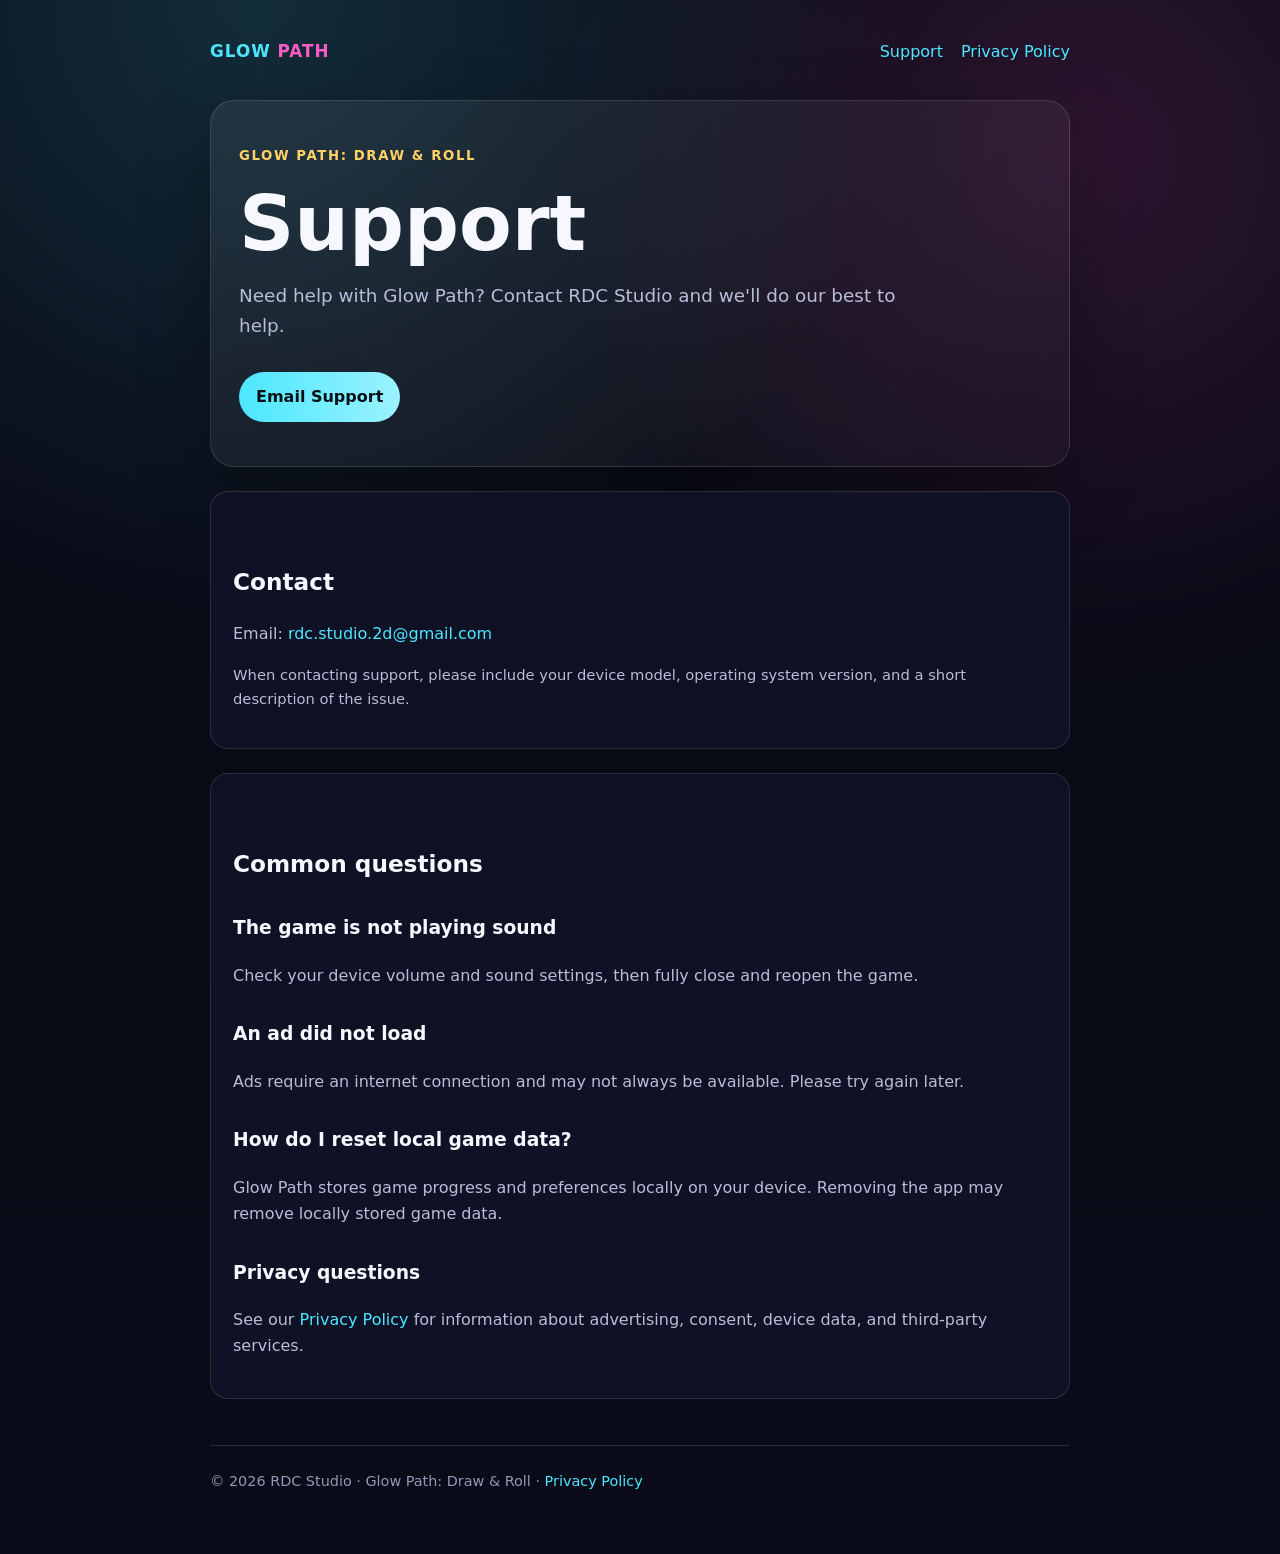
==== index.html @ 553cc9e5 "Add files via upload glowpath-support" ====
<!doctype html>
<html lang="en">
<head>
  <meta charset="utf-8">
  <meta name="viewport" content="width=device-width,initial-scale=1">
  <title>Glow Path Support</title>
  <meta name="description" content="Official support page for Glow Path: Draw & Roll.">
  <link rel="stylesheet" href="style.css">
</head>
<body>
<div class="wrap">
  <nav class="nav">
    <div class="brand"><span class="g">GLOW</span> <span class="p">PATH</span></div>
    <div class="navlinks">
      <a href="index.html">Support</a>
      <a href="privacy.html">Privacy Policy</a>
    </div>
  </nav>

  <main>
    <section class="hero">
      <div class="kicker">Glow Path: Draw & Roll</div>
      <h1>Support</h1>
      <p class="lead">Need help with Glow Path? Contact RDC Studio and we'll do our best to help.</p>
      <a class="button" href="mailto:rdc.studio.2d@gmail.com">Email Support</a>
    </section>

    <section class="card">
      <h2>Contact</h2>
      <p>Email: <a href="mailto:rdc.studio.2d@gmail.com">rdc.studio.2d@gmail.com</a></p>
      <p class="small">When contacting support, please include your device model, operating system version, and a short description of the issue.</p>
    </section>

    <section class="card">
      <h2>Common questions</h2>

      <h3>The game is not playing sound</h3>
      <p>Check your device volume and sound settings, then fully close and reopen the game.</p>

      <h3>An ad did not load</h3>
      <p>Ads require an internet connection and may not always be available. Please try again later.</p>

      <h3>How do I reset local game data?</h3>
      <p>Glow Path stores game progress and preferences locally on your device. Removing the app may remove locally stored game data.</p>

      <h3>Privacy questions</h3>
      <p>See our <a href="privacy.html">Privacy Policy</a> for information about advertising, consent, device data, and third-party services.</p>
    </section>
  </main>

  <footer class="footer">
    © 2026 RDC Studio · Glow Path: Draw & Roll ·
    <a href="privacy.html">Privacy Policy</a>
  </footer>
</div>
</body>
</html>
---- style.css ----
:root{
  --bg:#070814;
  --panel:#11142a;
  --panel2:#171b38;
  --text:#f7f8ff;
  --muted:#b8bdd8;
  --cyan:#4ce7ff;
  --pink:#ff5bc8;
  --gold:#ffd166;
  --line:rgba(255,255,255,.12);
}
*{box-sizing:border-box}
html{scroll-behavior:smooth}
body{
  margin:0;
  font-family:Inter,ui-sans-serif,system-ui,-apple-system,BlinkMacSystemFont,"Segoe UI",sans-serif;
  color:var(--text);
  background:
    radial-gradient(circle at 20% 0%, rgba(76,231,255,.16), transparent 35%),
    radial-gradient(circle at 85% 10%, rgba(255,91,200,.15), transparent 30%),
    linear-gradient(180deg,#080914 0%,#090b18 100%);
  min-height:100vh;
  line-height:1.65;
}
a{color:var(--cyan);text-decoration:none}
a:hover{text-decoration:underline}
.wrap{max-width:900px;margin:auto;padding:28px 20px 60px}
.nav{
  display:flex;align-items:center;justify-content:space-between;gap:18px;
  padding:10px 0 34px;
}
.brand{
  font-weight:900;letter-spacing:.06em;font-size:1.05rem;
}
.brand .g{color:var(--cyan)}
.brand .p{color:var(--pink)}
.navlinks{display:flex;gap:18px;flex-wrap:wrap}
.hero{
  padding:44px 28px;
  background:linear-gradient(145deg,rgba(255,255,255,.07),rgba(255,255,255,.025));
  border:1px solid var(--line);
  border-radius:24px;
  box-shadow:0 25px 70px rgba(0,0,0,.28);
}
.kicker{
  color:var(--gold);font-size:.83rem;font-weight:800;
  letter-spacing:.12em;text-transform:uppercase;
}
h1{font-size:clamp(2.2rem,8vw,4.8rem);line-height:1;margin:.25em 0 .2em}
h2{margin-top:2.1em;font-size:1.45rem}
h3{margin-top:1.6em}
p,li{color:var(--muted)}
.lead{font-size:1.15rem;max-width:700px}
.card{
  margin-top:24px;padding:22px;
  background:rgba(17,20,42,.78);
  border:1px solid var(--line);
  border-radius:18px;
}
.button{
  display:inline-block;margin-top:12px;padding:12px 17px;border-radius:999px;
  background:linear-gradient(90deg,var(--cyan),#9bf2ff);
  color:#061017;font-weight:800;text-decoration:none;
}
.button:hover{text-decoration:none;filter:brightness(1.05)}
.small{font-size:.92rem}
.footer{
  border-top:1px solid var(--line);margin-top:46px;padding-top:24px;
  color:#9197b5;font-size:.9rem;
}
code{
  background:#171b38;border:1px solid var(--line);border-radius:7px;
  padding:.12em .35em;color:#fff
}
ul{padding-left:1.25rem}
strong{color:#fff}
@media(max-width:600px){
  .nav{align-items:flex-start;flex-direction:column}
  .hero{padding:30px 20px}
}
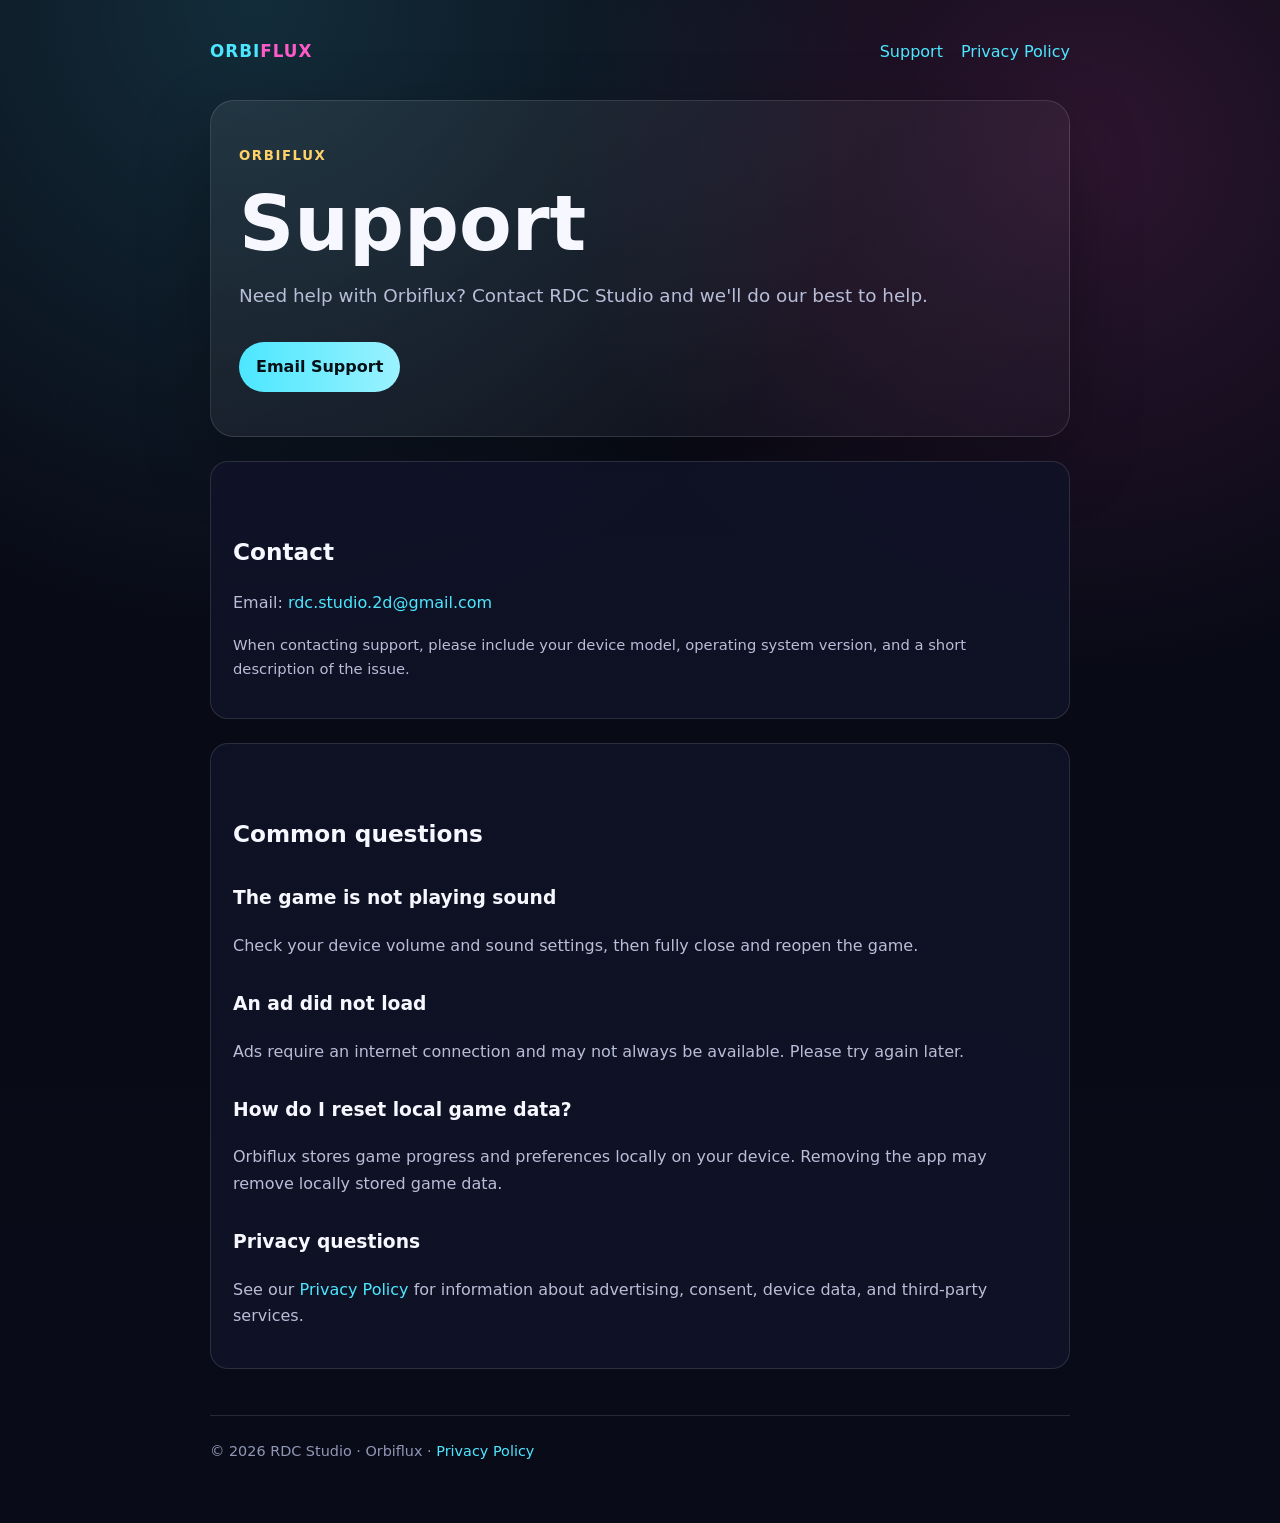
==== commit ccdffb5b: "Update index.html index updated" ====
--- a/index.html
+++ b/index.html
@@ -3,14 +3,21 @@
 <head>
   <meta charset="utf-8">
   <meta name="viewport" content="width=device-width,initial-scale=1">
-  <title>Glow Path Support</title>
-  <meta name="description" content="Official support page for Glow Path: Draw & Roll.">
+
+  <title>Orbiflux Support</title>
+  <meta name="description" content="Official support page for Orbiflux.">
+
   <link rel="stylesheet" href="style.css">
 </head>
+
 <body>
 <div class="wrap">
+
   <nav class="nav">
-    <div class="brand"><span class="g">GLOW</span> <span class="p">PATH</span></div>
+    <div class="brand">
+      <span class="g">ORBI</span><span class="p">FLUX</span>
+    </div>
+
     <div class="navlinks">
       <a href="index.html">Support</a>
       <a href="privacy.html">Privacy Policy</a>
@@ -18,40 +25,78 @@
   </nav>
 
   <main>
+
     <section class="hero">
-      <div class="kicker">Glow Path: Draw & Roll</div>
+      <div class="kicker">Orbiflux</div>
+
       <h1>Support</h1>
-      <p class="lead">Need help with Glow Path? Contact RDC Studio and we'll do our best to help.</p>
-      <a class="button" href="mailto:rdc.studio.2d@gmail.com">Email Support</a>
+
+      <p class="lead">
+        Need help with Orbiflux? Contact RDC Studio and we'll do our best to help.
+      </p>
+
+      <a class="button" href="mailto:rdc.studio.2d@gmail.com">
+        Email Support
+      </a>
     </section>
+
 
     <section class="card">
       <h2>Contact</h2>
-      <p>Email: <a href="mailto:rdc.studio.2d@gmail.com">rdc.studio.2d@gmail.com</a></p>
-      <p class="small">When contacting support, please include your device model, operating system version, and a short description of the issue.</p>
+
+      <p>
+        Email:
+        <a href="mailto:rdc.studio.2d@gmail.com">
+          rdc.studio.2d@gmail.com
+        </a>
+      </p>
+
+      <p class="small">
+        When contacting support, please include your device model,
+        operating system version, and a short description of the issue.
+      </p>
     </section>
+
 
     <section class="card">
       <h2>Common questions</h2>
 
       <h3>The game is not playing sound</h3>
-      <p>Check your device volume and sound settings, then fully close and reopen the game.</p>
+      <p>
+        Check your device volume and sound settings, then fully close
+        and reopen the game.
+      </p>
 
       <h3>An ad did not load</h3>
-      <p>Ads require an internet connection and may not always be available. Please try again later.</p>
+      <p>
+        Ads require an internet connection and may not always be
+        available. Please try again later.
+      </p>
 
       <h3>How do I reset local game data?</h3>
-      <p>Glow Path stores game progress and preferences locally on your device. Removing the app may remove locally stored game data.</p>
+      <p>
+        Orbiflux stores game progress and preferences locally on your
+        device. Removing the app may remove locally stored game data.
+      </p>
 
       <h3>Privacy questions</h3>
-      <p>See our <a href="privacy.html">Privacy Policy</a> for information about advertising, consent, device data, and third-party services.</p>
+      <p>
+        See our
+        <a href="privacy.html">Privacy Policy</a>
+        for information about advertising, consent, device data,
+        and third-party services.
+      </p>
+
     </section>
+
   </main>
 
+
   <footer class="footer">
-    © 2026 RDC Studio · Glow Path: Draw & Roll ·
+    © 2026 RDC Studio · Orbiflux ·
     <a href="privacy.html">Privacy Policy</a>
   </footer>
+
 </div>
 </body>
 </html>
